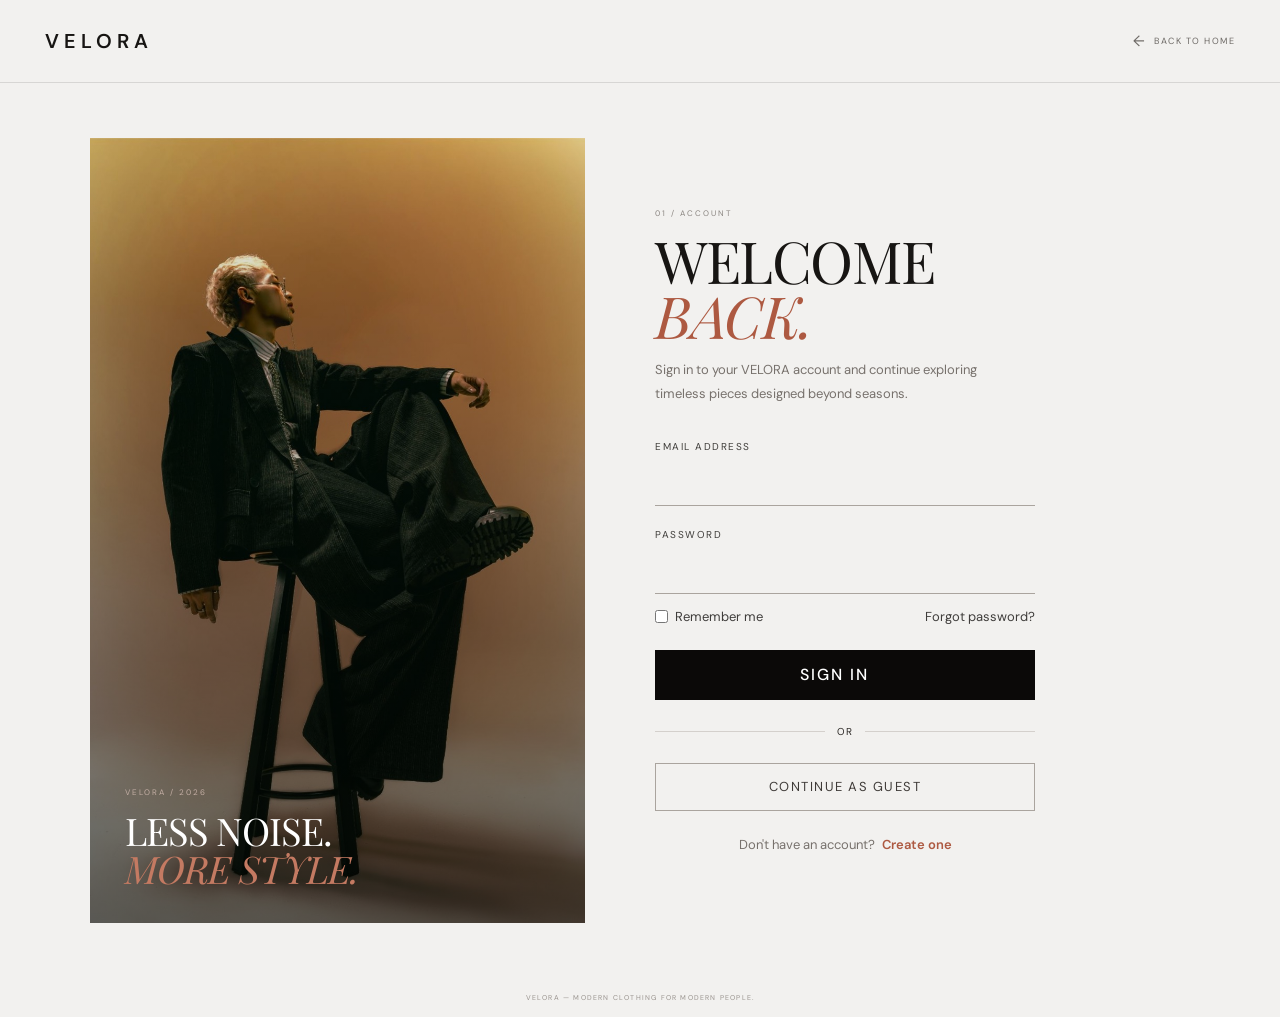
==== login/login.html @ 5357099c "project deployed" ====
<!DOCTYPE html>
<html lang="en">

<head>

    <meta charset="UTF-8">

    <meta name="viewport"
          content="width=device-width, initial-scale=1.0">

    <title>Login — VELORA</title>


    <!-- GOOGLE FONTS -->

    <link rel="preconnect"
          href="https://fonts.googleapis.com">

    <link rel="preconnect"
          href="https://fonts.gstatic.com"
          crossorigin>

    <link href="https://fonts.googleapis.com/css2?family=DM+Sans:wght@400;500;600&family=Playfair+Display:ital,wght@0,400;0,500;1,400&display=swap"
          rel="stylesheet">


    <style>

        /* =====================================================
           RESET
        ===================================================== */

        * {
            margin: 0;
            padding: 0;
            box-sizing: border-box;
        }


        html {
            scroll-behavior: smooth;
        }


        body {

            min-height: 100vh;

            background: #f2f1ef;

            color: #171513;

            font-family: "DM Sans", sans-serif;

            display: flex;

            flex-direction: column;
        }


        a {
            color: inherit;

            text-decoration: none;
        }


        button,
        input {
            font-family: inherit;
        }


        /* =====================================================
           HEADER
        ===================================================== */

        .auth-header {

            width: 100%;

            padding: 22px 18px;

            display: flex;

            align-items: center;

            justify-content: space-between;

            border-bottom: 1px solid rgba(23, 21, 19, .12);
        }


        .logo {

            font-family: "DM Sans", sans-serif;

            font-size: 20px;

            font-weight: 600;

            letter-spacing: 5px;
        }


        .back-home {

            display: flex;

            align-items: center;

            gap: 8px;

            font-size: 9px;

            letter-spacing: 1.5px;

            text-transform: uppercase;

            color: #6d6965;

            transition: .3s;
        }


        .back-home span {

            font-size: 15px;

            transition: .3s;
        }


        .back-home:hover {

            color: #ad5941;
        }


        .back-home:hover span {

            transform: translateX(-4px);
        }


        /* =====================================================
           MAIN
        ===================================================== */

        .auth-main {

            flex: 1;

            width: 100%;

            display: flex;

            align-items: center;

            justify-content: center;

            padding: 35px 18px;
        }


        /* =====================================================
           AUTH WRAPPER
        ===================================================== */

        .auth-wrapper {

            width: 100%;

            max-width: 1050px;

            min-height: 560px;

            display: grid;

            grid-template-columns: 1fr;

            background: #0b0908;

            overflow: hidden;
        }


        /* =====================================================
           IMAGE SIDE
        ===================================================== */

        .auth-image {

            display: none;

            position: relative;

            overflow: hidden;
        }


        .auth-image img {

            width: 100%;

            height: 100%;

            object-fit: cover;

            transition: transform .8s ease;
        }


        .auth-wrapper:hover .auth-image img {

            transform: scale(1.03);
        }


        .image-overlay {

            position: absolute;

            inset: 0;

            background:
                linear-gradient(
                    to top,
                    rgba(0,0,0,.65),
                    rgba(0,0,0,.05)
                );

            display: flex;

            align-items: flex-end;

            padding: 35px;
        }


        .image-copy {

            color: white;
        }


        .image-copy span {

            font-size: 8px;

            letter-spacing: 2px;

            color: #c3aea4;
        }


        .image-copy h2 {

            margin-top: 12px;

            font-family: "Playfair Display", serif;

            font-size: 38px;

            font-weight: 400;

            line-height: 1;

            letter-spacing: -1px;
        }


        .image-copy h2 em {

            color: #c47a62;

            font-weight: 400;
        }


        /* =====================================================
           FORM SIDE
        ===================================================== */

        .auth-content {

            background: #f2f1ef;

            padding: 42px 22px;

            display: flex;

            flex-direction: column;

            justify-content: center;
        }


        .auth-number {

            font-size: 8px;

            letter-spacing: 2px;

            color: #8a8580;

            margin-bottom: 15px;
        }


        .auth-title {

            font-family: "Playfair Display", serif;

            font-size: 42px;

            font-weight: 400;

            line-height: .95;

            letter-spacing: -1.5px;

            margin-bottom: 15px;
        }


        .auth-title em {

            color: #ad5941;

            font-weight: 400;
        }


        .auth-description {

            max-width: 330px;

            font-size: 10px;

            line-height: 1.8;

            color: #77716c;

            margin-bottom: 30px;
        }


        /* =====================================================
           FORM
        ===================================================== */

        .auth-form {

            width: 100%;

            max-width: 380px;
        }


        .field {

            margin-bottom: 22px;
        }


        .field label {

            display: block;

            font-size: 10px;

            letter-spacing: 1.5px;

            text-transform: uppercase;

            color: #3f3d3a;

            margin-bottom: 8px;
        }


        .field input {

            width: 100%;

            height: 45px;

            border: none;

            border-bottom: 1px solid #aaa49e;

            background: transparent;

            outline: none;

            font-size: 13px;

            color: #171513;

            transition: .3s;
        }


        .field input:focus {

            border-bottom-color: #ad5941;
        }


        .password-row {

            display: flex;

            align-items: center;

            justify-content: space-between;

            margin-top: -8px;

            margin-bottom: 24px;
        }


        .remember {

            display: flex;

            align-items: center;

            gap: 7px;

            font-size: 13px;

            color: #3f3d3b;
        }


        .remember input {

            accent-color: #ad5941;
        }


        .forgot {

           font-size: 13px;

            color: #3f3d3b;

            border-bottom: 1px solid transparent;

            transition: .3s;
        }


        .forgot:hover {

            color: #ad5941;

            border-bottom-color: #ad5941;
        }


        /* =====================================================
           LOGIN BUTTON
        ===================================================== */

        .submit-button {

            width: 100%;

            height: 50px;

            border: 1px solid #0b0908;

            background: #0b0908;

            color: white;

            cursor: pointer;

            font-size: 9px;

            letter-spacing: 2px;

            font-weight: 500;

            display: flex;

            align-items: center;

            justify-content: space-between;

            padding: 10px 9rem;

            transition: .3s;
        }


        .submit-button span {

            font-size: 16px;

            transition: .3s;
        }


        .submit-button:hover {

            background: #ad5941;

            border-color: #ad5941;
        }


        .submit-button:hover span {

            transform: translateX(4px);
        }


        /* =====================================================
           DIVIDER
        ===================================================== */

        .divider {

            display: flex;

            align-items: center;

            gap: 12px;

            margin: 25px 0;

            color: #aaa49e;

            font-size: 7px;

            letter-spacing: 1px;
        }


        .divider::before,
        .divider::after {

            content: "";

            height: 1px;

            flex: 1;

            background: #d4d0cc;
        }


        /* =====================================================
           GUEST BUTTON
        ===================================================== */

        .guest-button {

            width: 100%;

            height: 48px;

            border: 1px solid #aaa49e;

            background: transparent;

            color: #3f3b38;

            display: flex;

            align-items: center;

            justify-content: center;

            font-size: 13px;

            letter-spacing: 1.5px;

            transition: .3s;
        }


        .guest-button:hover {

            border-color: #ad5941;

            color: #ad5941;
        }


        /* =====================================================
           SIGNUP LINK
        ===================================================== */

        .switch-auth {

            margin-top: 25px;

            text-align: center;

            font-size: 13px;

            color: #77716c;
        }


        .switch-auth a {

            color: #ad5941;

            font-weight: 600;

            margin-left: 4px;
        }


        .switch-auth a:hover {

            text-decoration: underline;
        }


        /* =====================================================
           FOOTER
        ===================================================== */

        .auth-footer {

            padding: 15px 18px;

            display: flex;

            justify-content: center;

            color: #99938e;

            font-size: 7px;

            letter-spacing: 1.2px;

            text-transform: uppercase;
        }


        /* =====================================================
           TABLET
        ===================================================== */

        @media (min-width: 600px) {

            .auth-header {

                padding: 25px 30px;
            }


            .auth-main {

                padding: 45px 30px;
            }


            .auth-content {

                padding: 50px 45px;
            }


            .auth-title {

                font-size: 50px;
            }


            .auth-description {

                font-size: 11px;
            }
        }


        /* =====================================================
           DESKTOP
        ===================================================== */

        @media (min-width: 900px) {

            .auth-header {

                padding: 28px 45px;
            }


            .auth-main {

                padding: 55px 45px;
            }


            .auth-wrapper {

                grid-template-columns: 45% 55%;

                min-height: 580px;
            }


            .auth-image {

                display: block;
            }


            .auth-content {

                padding: 60px;
            }


            .auth-title {

                font-size: 58px;
            }


            .auth-description {

                font-size: 13px;

                margin-bottom: 35px;
            }



            .divider {

                    display: flex;

                    align-items: center;

                    gap: 12px;

                    margin: 25px 0;

                    color: #2c2926;

                    font-size: 10px;

                    letter-spacing: 1px;
        }
        }


        /* =====================================================
           LARGE DESKTOP
        ===================================================== */

        @media (min-width: 1200px) {

            .auth-wrapper {

                max-width: 1100px;
            }


            .auth-content {

                padding: 70px;
            }
        }


        /* =====================================================
           SMALL MOBILE
        ===================================================== */

        @media (max-width: 380px) {

            .auth-header {

                padding: 18px 14px;
            }


            .logo {

                font-size: 18px;

                letter-spacing: 4px;
            }


            .auth-main {

                padding: 25px 12px;
            }


            .auth-content {

                padding: 35px 18px;
            }


            .auth-title {

                font-size: 37px;
            }


            .password-row {

                flex-direction: column;

                align-items: flex-start;

                gap: 12px;
            }
        }

    </style>

</head>


<body>


    <!-- ==================================================
         HEADER
    ================================================== -->

    <header class="auth-header">

        <a href="../index.html"
           class="logo">

            VELORA

        </a>


        <a href="../index.html"
           class="back-home">

            <span>←</span>

            Back to home

        </a>

    </header>


    <!-- ==================================================
         MAIN
    ================================================== -->

    <main class="auth-main">


        <div class="auth-wrapper">


            <!-- IMAGE -->

            <div class="auth-image">

                <img
                    src="../pics/IMG_3239.jpeg"
                    alt="VELORA Fashion">


                <div class="image-overlay">

                    <div class="image-copy">

                        <span>
                            VELORA / 2026
                        </span>

                        <h2>
                            LESS NOISE.<br>
                            <em>MORE STYLE.</em>
                        </h2>

                    </div>

                </div>

            </div>


            <!-- LOGIN -->

            <div class="auth-content">


                <div class="auth-number">

                    01 / ACCOUNT

                </div>


                <h1 class="auth-title">

                    WELCOME<br>

                    <em>BACK.</em>

                </h1>


                <p class="auth-description">

                    Sign in to your VELORA account
                    and continue exploring timeless
                    pieces designed beyond seasons.

                </p>


                <form class="auth-form">


                    <!-- EMAIL -->

                    <div class="field">

                        <label for="email">
                            Email Address
                        </label>

                        <input
                            type="email"
                            id="email"
                            name="email"
                            autocomplete="email"
                            required>

                    </div>


                    <!-- PASSWORD -->

                    <div class="field">

                        <label for="password">
                            Password
                        </label>

                        <input
                            type="password"
                            id="password"
                            name="password"
                            autocomplete="current-password"
                            required>

                    </div>


                    <!-- OPTIONS -->

                    <div class="password-row">

                        <label class="remember">

                            <input
                                type="checkbox"
                                name="remember">

                            Remember me

                        </label>


                        <a href="#"
                           class="forgot">

                            Forgot password?

                        </a>

                    </div>


                    <!-- LOGIN -->

                    <button
                        type="submit"
                        class="submit-button">

                        <span>
                            SIGN IN
                        </span>


                    </button>


                    <!-- DIVIDER -->

                    <div class="divider">

                        OR

                    </div>


                    <!-- GUEST -->

                    <a href="../index.html"
                       class="guest-button">

                        CONTINUE AS GUEST

                    </a>


                    <!-- SIGNUP -->

                    <p class="switch-auth">

                        Don't have an account?

                        <a href="signup.html">
                            Create one
                        </a>

                    </p>


                </form>

            </div>

        </div>

    </main>


    <!-- ==================================================
         FOOTER
    ================================================== -->

    <footer class="auth-footer">

        VELORA — MODERN CLOTHING FOR MODERN PEOPLE.

    </footer>


</body>

</html>
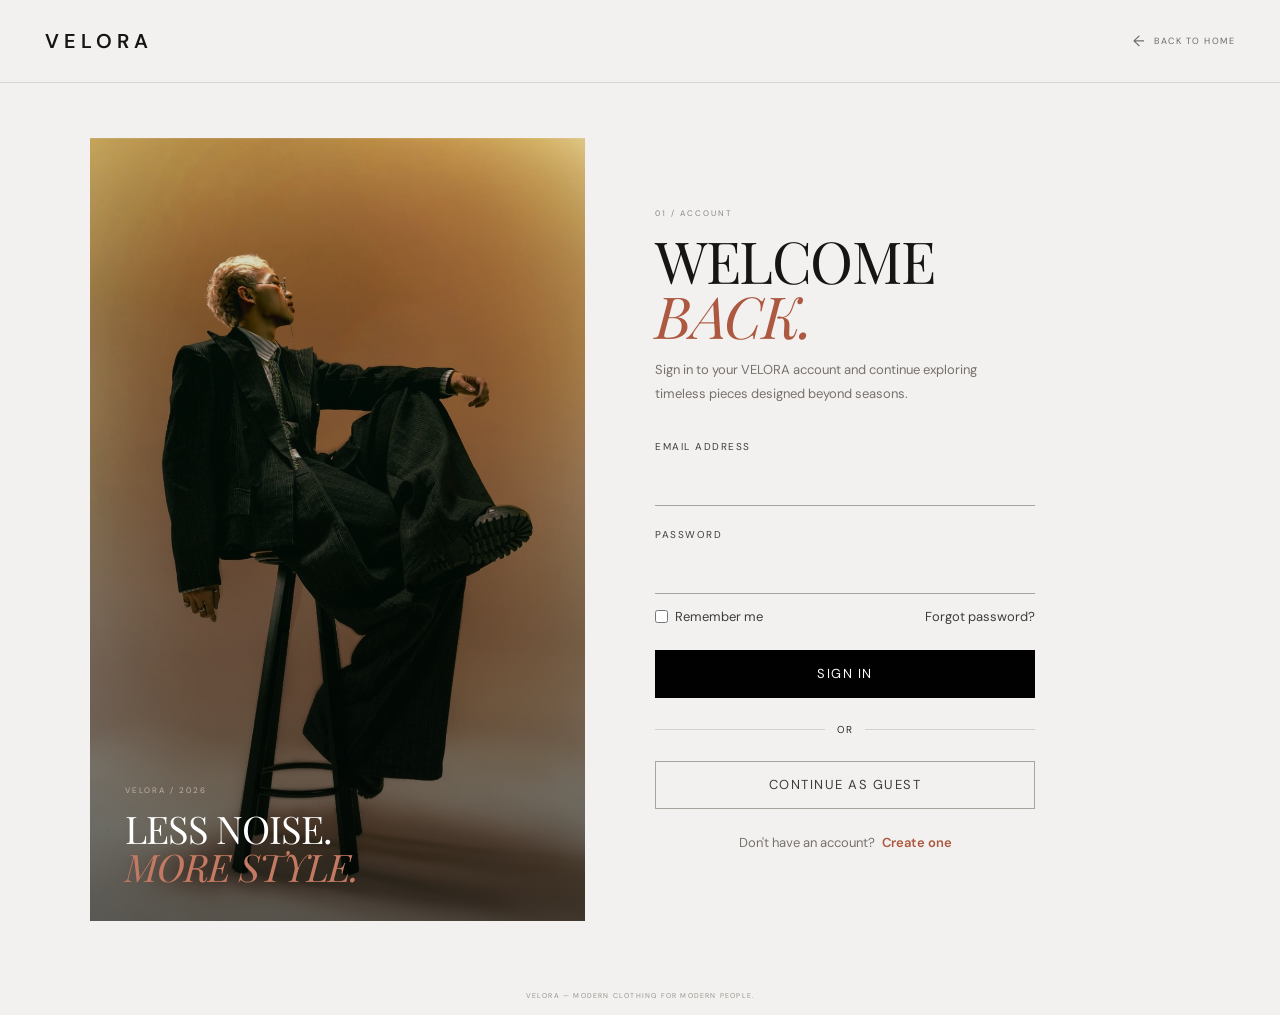
==== commit 3b0fe1c6: "fixing responsive issues" ====
--- a/login/login.html
+++ b/login/login.html
@@ -468,44 +468,30 @@
 
         .submit-button {
 
-            width: 100%;
-
-            height: 50px;
-
-            border: 1px solid #0b0908;
-
-            background: #0b0908;
-
-            color: white;
-
-            cursor: pointer;
-
-            font-size: 9px;
-
-            letter-spacing: 2px;
-
-            font-weight: 500;
+          width: 100%;
+
+            height: 48px;
+
+            border: 1px solid #010101;
+            
+
+           background: #010101;
+
+            color: #fffdfa;
 
             display: flex;
 
             align-items: center;
 
-            justify-content: space-between;
-
-            padding: 10px 9rem;
+            justify-content: center;
+
+            font-size: 13px;
+
+            letter-spacing: 1.5px;
 
             transition: .3s;
         }
 
-
-        .submit-button span {
-
-            font-size: 16px;
-
-            transition: .3s;
-        }
-
-
         .submit-button:hover {
 
             background: #ad5941;
@@ -536,7 +522,7 @@
 
             color: #aaa49e;
 
-            font-size: 7px;
+            font-size: 10px;
 
             letter-spacing: 1px;
         }
